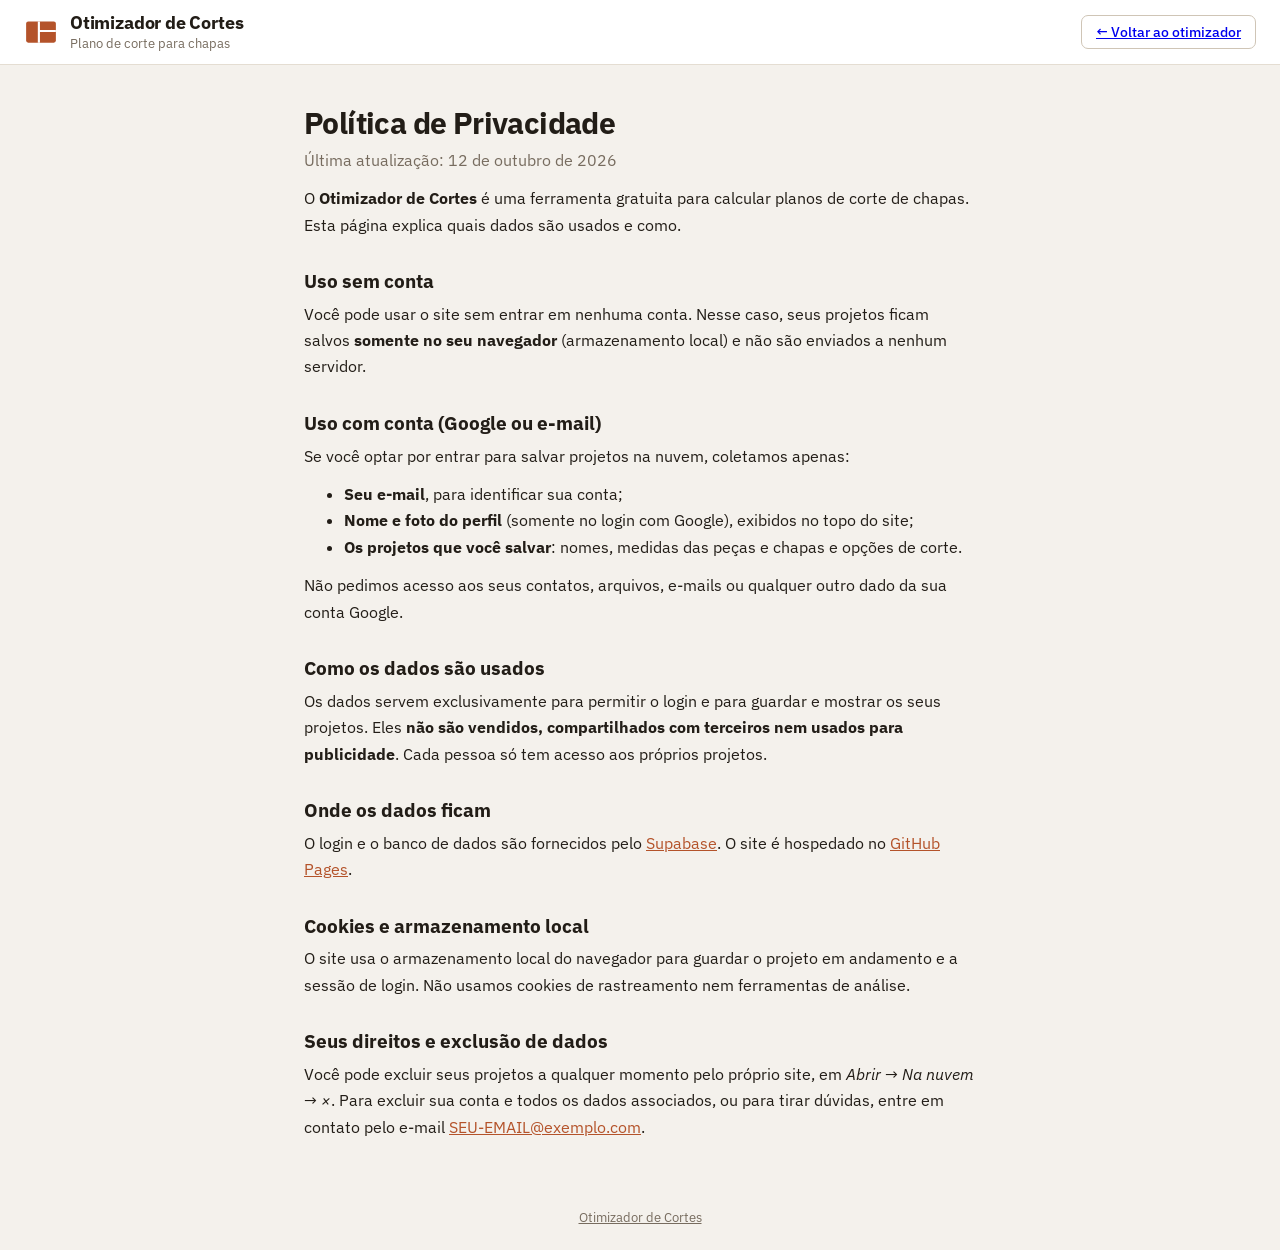
==== privacidade.html @ d1246d14 "Adiciona página de política de privacidade Exigida pelo Google para publicar o login OAuth.  Co-Auth" ====
<!doctype html>
<html lang="pt-BR">
<head>
  <meta charset="utf-8">
  <meta name="viewport" content="width=device-width, initial-scale=1">
  <title>Política de Privacidade · Otimizador de Cortes</title>
  <meta name="description" content="Política de privacidade do Otimizador de Cortes.">
  <link rel="icon" href="data:image/svg+xml,%3Csvg xmlns='http://www.w3.org/2000/svg' viewBox='0 0 32 32'%3E%3Crect x='2' y='6' width='28' height='20' rx='2' fill='%23b4532a'/%3E%3Cpath d='M14 6v20M14 15h16' stroke='%23fff' stroke-width='2'/%3E%3C/svg%3E">
  <link rel="preconnect" href="https://fonts.googleapis.com">
  <link rel="preconnect" href="https://fonts.gstatic.com" crossorigin>
  <link href="https://fonts.googleapis.com/css2?family=IBM+Plex+Mono:wght@400;500&family=IBM+Plex+Sans:wght@400;500;600;700&display=swap" rel="stylesheet">
  <link rel="stylesheet" href="css/style.css">
</head>
<body>
  <header class="topbar">
    <a class="brand" href="./">
      <svg viewBox="0 0 32 32" aria-hidden="true"><rect x="2" y="6" width="28" height="20" rx="2"/><path d="M14 6v20M14 15h16"/></svg>
      <div>
        <h1>Otimizador de Cortes</h1>
        <p>Plano de corte para chapas</p>
      </div>
    </a>
    <a class="btn" href="./">← Voltar ao otimizador</a>
  </header>

  <main class="doc">
    <h1>Política de Privacidade</h1>
    <p class="muted">Última atualização: 12 de outubro de 2026</p>

    <p>O <strong>Otimizador de Cortes</strong> é uma ferramenta gratuita para calcular planos de corte de chapas.
      Esta página explica quais dados são usados e como.</p>

    <h2>Uso sem conta</h2>
    <p>Você pode usar o site sem entrar em nenhuma conta. Nesse caso, seus projetos ficam salvos
      <strong>somente no seu navegador</strong> (armazenamento local) e não são enviados a nenhum servidor.</p>

    <h2>Uso com conta (Google ou e-mail)</h2>
    <p>Se você optar por entrar para salvar projetos na nuvem, coletamos apenas:</p>
    <ul>
      <li><strong>Seu e-mail</strong>, para identificar sua conta;</li>
      <li><strong>Nome e foto do perfil</strong> (somente no login com Google), exibidos no topo do site;</li>
      <li><strong>Os projetos que você salvar</strong>: nomes, medidas das peças e chapas e opções de corte.</li>
    </ul>
    <p>Não pedimos acesso aos seus contatos, arquivos, e-mails ou qualquer outro dado da sua conta Google.</p>

    <h2>Como os dados são usados</h2>
    <p>Os dados servem exclusivamente para permitir o login e para guardar e mostrar os seus projetos.
      Eles <strong>não são vendidos, compartilhados com terceiros nem usados para publicidade</strong>.
      Cada pessoa só tem acesso aos próprios projetos.</p>

    <h2>Onde os dados ficam</h2>
    <p>O login e o banco de dados são fornecidos pelo <a href="https://supabase.com/privacy" target="_blank" rel="noopener">Supabase</a>.
      O site é hospedado no <a href="https://docs.github.com/pt/site-policy/privacy-policies/github-general-privacy-statement" target="_blank" rel="noopener">GitHub Pages</a>.</p>

    <h2>Cookies e armazenamento local</h2>
    <p>O site usa o armazenamento local do navegador para guardar o projeto em andamento e a sessão de login.
      Não usamos cookies de rastreamento nem ferramentas de análise.</p>

    <h2>Seus direitos e exclusão de dados</h2>
    <p>Você pode excluir seus projetos a qualquer momento pelo próprio site, em <em>Abrir → Na nuvem → ×</em>.
      Para excluir sua conta e todos os dados associados, ou para tirar dúvidas, entre em contato pelo e-mail
      <a href="mailto:SEU-EMAIL@exemplo.com">SEU-EMAIL@exemplo.com</a>.</p>
  </main>

  <footer class="footer">
    <a href="./">Otimizador de Cortes</a>
  </footer>
</body>
</html>
---- css/style.css ----
:root {
  --bg: #f4f1ec;
  --surface: #ffffff;
  --surface-2: #faf8f5;
  --ink: #221d17;
  --muted: #776c5f;
  --line: #e4ddd2;
  --line-strong: #cfc5b6;
  --accent: #b4532a;
  --accent-ink: #ffffff;
  --accent-soft: #f6e5dc;
  --edge: #c2410c;
  --danger: #b42318;
  --danger-soft: #fdecea;
  --ok: #2f7d4f;
  --radius: 10px;
  --shadow: 0 1px 2px rgba(40, 30, 20, 0.06), 0 4px 16px rgba(40, 30, 20, 0.05);
  --sans: 'IBM Plex Sans', 'Segoe UI', system-ui, sans-serif;
  --mono: 'IBM Plex Mono', ui-monospace, Consolas, monospace;
  color-scheme: light;
}

@media (prefers-color-scheme: dark) {
  :root {
    --bg: #171411;
    --surface: #211d19;
    --surface-2: #1b1815;
    --ink: #efe8de;
    --muted: #a59a8c;
    --line: #342e27;
    --line-strong: #4a4238;
    --accent: #e0794a;
    --accent-ink: #1b120c;
    --accent-soft: #3a2519;
    --edge: #f08a4b;
    --danger: #f2877c;
    --danger-soft: #3a1d1a;
    --ok: #6cc28f;
    --shadow: 0 1px 2px rgba(0, 0, 0, 0.3);
    color-scheme: dark;
  }
}

* { box-sizing: border-box; }

html, body { margin: 0; }

body {
  background: var(--bg);
  color: var(--ink);
  font: 15px/1.45 var(--sans);
  -webkit-font-smoothing: antialiased;
  min-height: 100vh;
  display: flex;
  flex-direction: column;
}

h1, h2, h3 { margin: 0; line-height: 1.2; }
.muted { color: var(--muted); }
.mono { font-family: var(--mono); font-size: 0.92em; }

/* ---------- Topo ---------- */

.topbar {
  display: flex;
  align-items: center;
  justify-content: space-between;
  gap: 16px;
  flex-wrap: wrap;
  padding: 12px 24px;
  background: var(--surface);
  border-bottom: 1px solid var(--line);
  position: sticky;
  top: 0;
  z-index: 10;
}

.brand { display: flex; align-items: center; gap: 12px; }
.brand svg { width: 34px; height: 34px; flex: none; }
.brand svg rect { fill: var(--accent); }
.brand svg path { stroke: var(--surface); stroke-width: 2; fill: none; }
.brand h1 { font-size: 18px; font-weight: 700; letter-spacing: -0.01em; }
.brand p { margin: 0; font-size: 12.5px; color: var(--muted); }

.project { display: flex; align-items: center; gap: 8px; flex-wrap: wrap; }
.project-title { position: relative; display: flex; flex-direction: column; }
.project-name {
  width: 220px;
  font-weight: 500;
}
.save-status {
  position: absolute;
  top: 100%;
  left: 2px;
  margin-top: 1px;
  font-size: 11px;
  color: var(--muted);
  white-space: nowrap;
}

/* Conta */
.account { display: flex; align-items: center; gap: 4px; padding-left: 8px; margin-left: 4px; border-left: 1px solid var(--line); }
.account[hidden] { display: none; }
.user { display: inline-flex; align-items: center; gap: 8px; min-width: 0; }
.avatar {
  display: inline-grid;
  place-items: center;
  width: 30px;
  height: 30px;
  border-radius: 50%;
  background: var(--accent-soft);
  color: var(--accent);
  font-weight: 600;
  font-size: 14px;
  object-fit: cover;
  flex: none;
}
.user-email { max-width: 180px; overflow: hidden; text-overflow: ellipsis; white-space: nowrap; font-size: 13.5px; }

/* ---------- Controles ---------- */

input, select, button { font: inherit; color: inherit; }

input[type='text'], input[type='email'], input[type='number'], select {
  width: 100%;
  min-width: 0;
  height: 34px;
  padding: 0 9px;
  border: 1px solid var(--line-strong);
  border-radius: 7px;
  background: var(--surface);
  transition: border-color 0.15s, box-shadow 0.15s;
}
input[type='number'] { font-family: var(--mono); font-size: 14px; text-align: right; padding-right: 6px; }
input:focus, select:focus {
  outline: none;
  border-color: var(--accent);
  box-shadow: 0 0 0 3px var(--accent-soft);
}
select:disabled { opacity: 0.45; }

.btn {
  display: inline-flex;
  align-items: center;
  justify-content: center;
  gap: 6px;
  height: 34px;
  padding: 0 14px;
  border: 1px solid var(--line-strong);
  border-radius: 7px;
  background: var(--surface);
  font-weight: 500;
  font-size: 14px;
  cursor: pointer;
  white-space: nowrap;
  transition: background 0.15s, border-color 0.15s;
}
.btn:hover { background: var(--surface-2); border-color: var(--muted); }
.btn.ghost { border-color: transparent; color: var(--muted); }
.btn.primary {
  background: var(--accent);
  border-color: var(--accent);
  color: var(--accent-ink);
}
.btn.primary:hover { filter: brightness(1.07); background: var(--accent); }
.btn.big { height: 46px; font-size: 16px; font-weight: 600; width: 100%; }
.btn:disabled { opacity: 0.7; cursor: progress; }

.icon {
  width: 30px;
  height: 30px;
  border: 0;
  border-radius: 6px;
  background: transparent;
  color: var(--muted);
  font-size: 20px;
  line-height: 1;
  cursor: pointer;
}
.icon:hover { background: var(--danger-soft); color: var(--danger); }

:focus-visible { outline: 2px solid var(--accent); outline-offset: 2px; }

/* Menu Arquivo */
.dropdown { position: relative; }
.dropdown summary { list-style: none; }
.dropdown summary::-webkit-details-marker { display: none; }
.dropdown .menu {
  position: absolute;
  right: 0;
  top: calc(100% + 6px);
  min-width: 230px;
  padding: 6px;
  background: var(--surface);
  border: 1px solid var(--line);
  border-radius: var(--radius);
  box-shadow: 0 10px 30px rgba(0, 0, 0, 0.15);
  z-index: 20;
}
.dropdown .menu button {
  display: block;
  width: 100%;
  text-align: left;
  padding: 8px 10px;
  border: 0;
  border-radius: 6px;
  background: none;
  cursor: pointer;
  font-size: 14px;
}
.dropdown .menu button:hover { background: var(--surface-2); }
.dropdown hr { border: 0; border-top: 1px solid var(--line); margin: 6px 0; }

/* ---------- Layout ---------- */

.layout {
  flex: 1;
  display: grid;
  grid-template-columns: minmax(0, 560px) minmax(0, 1fr);
  gap: 24px;
  padding: 24px;
  align-items: start;
}

.inputs { display: flex; flex-direction: column; gap: 16px; position: sticky; top: 84px; max-height: calc(100vh - 100px); overflow-y: auto; padding-bottom: 4px; }

.card {
  background: var(--surface);
  border: 1px solid var(--line);
  border-radius: var(--radius);
  box-shadow: var(--shadow);
  padding: 16px;
}
.card-head { display: flex; align-items: baseline; justify-content: space-between; gap: 8px; margin-bottom: 10px; }
.card-head h2 { font-size: 15px; font-weight: 600; text-transform: uppercase; letter-spacing: 0.06em; }
.card-head .muted { font-size: 13px; }
.card-actions { display: flex; gap: 8px; margin-top: 10px; }

/* ---------- Tabelas ---------- */

.table-wrap { overflow-x: auto; margin: 0 -4px; padding: 0 4px; }
.grid { width: 100%; border-collapse: collapse; }
.grid th {
  font-size: 12px;
  font-weight: 500;
  color: var(--muted);
  text-align: left;
  padding: 0 3px 6px;
  white-space: nowrap;
}
.grid td { padding: 3px; vertical-align: middle; }
.grid .c-n { width: 30px; }
.grid .c-num { width: 82px; min-width: 74px; }
.grid .c-qty { width: 58px; min-width: 52px; }
.grid .c-grain { width: 92px; min-width: 86px; }
.grid .c-edge { width: 50px; }
.grid .c-del { width: 32px; }
.grid th.c-num, .grid th.c-qty { text-align: right; padding-right: 9px; }
.grid td:nth-child(2) input, .stocks td:first-child input { min-width: 96px; }
.grid select { padding: 0 4px; font-size: 13px; }

.swatch {
  display: inline-grid;
  place-items: center;
  width: 24px;
  height: 24px;
  border-radius: 6px;
  font: 500 11px var(--mono);
  color: #1d1712;
}

/* Seletor visual de fita de borda */
.edgebox {
  position: relative;
  width: 44px;
  height: 28px;
  margin: 0 auto;
  border-radius: 3px;
  background: var(--surface-2);
}
.edgebox::after {
  content: '';
  position: absolute;
  inset: 6px;
  border: 1px solid var(--line-strong);
  border-radius: 2px;
  pointer-events: none;
}
.edge {
  position: absolute;
  padding: 0;
  border: 0;
  background: transparent;
  cursor: pointer;
}
.edge::before {
  content: '';
  position: absolute;
  background: var(--line);
  border-radius: 2px;
  transition: background 0.12s;
}
.edge:hover::before { background: var(--muted); }
.edge.on::before { background: var(--edge); }
.e-c1, .e-c2 { left: 6px; right: 6px; height: 7px; }
.e-c1 { top: 0; }
.e-c2 { bottom: 0; }
.e-c1::before, .e-c2::before { left: 0; right: 0; height: 3px; }
.e-c1::before { top: 2px; }
.e-c2::before { bottom: 2px; }
.e-l1, .e-l2 { top: 6px; bottom: 6px; width: 7px; }
.e-l1 { left: 0; }
.e-l2 { right: 0; }
.e-l1::before, .e-l2::before { top: 0; bottom: 0; width: 3px; }
.e-l1::before { left: 2px; }
.e-l2::before { right: 2px; }

/* ---------- Opções ---------- */

.options { display: grid; grid-template-columns: repeat(3, minmax(0, 1fr)); gap: 12px; }
.field { display: flex; flex-direction: column; gap: 4px; font-size: 13px; color: var(--muted); }
.check { display: flex; gap: 10px; align-items: flex-start; grid-column: 1 / -1; font-size: 14px; cursor: pointer; }
.check input { width: 17px; height: 17px; margin: 2px 0 0; accent-color: var(--accent); flex: none; }
.check small { display: block; color: var(--muted); font-size: 12.5px; }
.check.inline { display: inline-flex; align-items: center; gap: 6px; font-size: 13.5px; }
.check.inline input { margin: 0; }

/* ---------- Resultados ---------- */

.results { min-width: 0; transition: opacity 0.2s; }
.results.stale { opacity: 0.55; }

.empty {
  display: grid;
  place-items: center;
  min-height: 300px;
  border: 1.5px dashed var(--line-strong);
  border-radius: var(--radius);
  color: var(--muted);
  text-align: center;
  padding: 24px;
}

.results-head { display: flex; justify-content: space-between; align-items: flex-end; gap: 12px; flex-wrap: wrap; margin-bottom: 14px; }
.results-head h2 { font-size: 22px; letter-spacing: -0.01em; }
.results-head p { margin: 4px 0 0; font-size: 13.5px; }
.results-actions { display: flex; gap: 8px; }

.stats {
  display: grid;
  grid-template-columns: repeat(auto-fit, minmax(150px, 1fr));
  gap: 10px;
  margin-bottom: 14px;
}
.stat {
  background: var(--surface);
  border: 1px solid var(--line);
  border-radius: var(--radius);
  padding: 12px 14px;
  display: flex;
  flex-direction: column;
  gap: 2px;
}
.stat-label { font-size: 12px; color: var(--muted); text-transform: uppercase; letter-spacing: 0.05em; }
.stat-value { font: 600 22px var(--mono); letter-spacing: -0.02em; }
.stat-sub { font-size: 12.5px; color: var(--muted); }
.bar { display: block; height: 5px; margin-top: 6px; background: var(--line); border-radius: 3px; overflow: hidden; }
.bar span { display: block; height: 100%; background: var(--ok); border-radius: 3px; }

.alert {
  background: var(--danger-soft);
  border: 1px solid var(--danger);
  color: var(--ink);
  border-radius: var(--radius);
  padding: 12px 16px;
  margin-bottom: 14px;
  font-size: 14px;
}
.alert strong { color: var(--danger); }
.alert ul { margin: 6px 0; padding-left: 20px; }
.alert p { margin: 0; color: var(--muted); }

.view-toggles { display: flex; gap: 18px; flex-wrap: wrap; margin-bottom: 12px; }

.sheets { display: flex; flex-direction: column; gap: 16px; }
.sheet {
  background: var(--surface);
  border: 1px solid var(--line);
  border-radius: var(--radius);
  box-shadow: var(--shadow);
  padding: 14px 16px 16px;
  break-inside: avoid;
}
.sheet header { display: flex; align-items: center; gap: 12px; margin-bottom: 10px; }
.sheet header > div:first-child { flex: 1; min-width: 0; }
.sheet h3 { font-size: 16px; display: flex; align-items: center; gap: 8px; }
.sheet header p { margin: 2px 0 0; font-size: 13px; }
.badge { font: 500 12px var(--mono); background: var(--accent-soft); color: var(--accent); padding: 2px 7px; border-radius: 99px; }
.sheet-eff { text-align: right; }
.sheet-eff .mono { display: block; font-size: 18px; font-weight: 600; }
.sheet-eff small { color: var(--muted); font-size: 11.5px; }
.sheet header .icon:hover { background: var(--accent-soft); color: var(--accent); }

.svg-wrap { background: #fbf9f6; border-radius: 6px; padding: 8px; }
.svg-wrap svg { display: block; width: 100%; height: auto; }

.parts-list { display: flex; flex-wrap: wrap; gap: 6px 16px; margin: 12px 0 0; padding: 0; list-style: none; font-size: 13px; }
.parts-list li { display: inline-flex; align-items: center; gap: 6px; }
.parts-list .mono { color: var(--muted); }
.dot { width: 10px; height: 10px; border-radius: 3px; flex: none; }

/* ---------- Diálogo de projetos ---------- */

dialog {
  width: min(460px, calc(100vw - 32px));
  padding: 0;
  border: 1px solid var(--line);
  border-radius: 12px;
  background: var(--surface);
  color: var(--ink);
  box-shadow: 0 20px 60px rgba(0, 0, 0, 0.25);
}
dialog::backdrop { background: rgba(20, 15, 10, 0.4); }
.dlg { padding: 16px 18px 18px; }
.dlg-head { display: flex; justify-content: space-between; align-items: center; margin-bottom: 10px; }
.dlg-head h2 { font-size: 17px; }
.project-list { list-style: none; margin: 0; padding: 0; max-height: 60vh; overflow-y: auto; }
.project-list li { display: flex; align-items: center; gap: 8px; padding: 10px 0; border-top: 1px solid var(--line); }
.project-list li > div { flex: 1; min-width: 0; }
.project-list strong { display: block; overflow: hidden; text-overflow: ellipsis; white-space: nowrap; }
.project-list small { color: var(--muted); font-size: 12px; }
.project-list li.muted { font-size: 14px; }
.project-list li.current strong { color: var(--accent); }
.dlg-section + .dlg-section { margin-top: 18px; }
.dlg-section h3 { font-size: 12px; font-weight: 600; text-transform: uppercase; letter-spacing: 0.06em; color: var(--muted); margin-bottom: 4px; }
.dlg-text { margin: 0 0 16px; font-size: 14px; }

.btn.google { gap: 10px; }
.btn.google svg { width: 20px; height: 20px; }
.btn[hidden], .sep[hidden], #emailLogin[hidden] { display: none; }
.sep { display: flex; align-items: center; gap: 10px; margin: 16px 0; color: var(--muted); font-size: 13px; }
.sep::before, .sep::after { content: ''; flex: 1; border-top: 1px solid var(--line); }
.email-btn { width: 100%; margin-top: 10px; }
.login-msg { margin: 12px 0 0; font-size: 13.5px; color: var(--ok); min-height: 1em; }
.login-msg.error { color: var(--danger); }
.login-msg:empty { display: none; }

/* ---------- Avisos ---------- */

.toast {
  position: fixed;
  left: 50%;
  bottom: 24px;
  transform: translate(-50%, 20px);
  background: var(--ink);
  color: var(--bg);
  padding: 10px 16px;
  border-radius: 8px;
  font-size: 14px;
  opacity: 0;
  pointer-events: none;
  transition: opacity 0.2s, transform 0.2s;
  z-index: 50;
  max-width: calc(100vw - 32px);
}
.toast.show { opacity: 1; transform: translate(-50%, 0); }

.footer { padding: 16px 24px 24px; text-align: center; font-size: 12.5px; color: var(--muted); }
.footer a { color: inherit; }
a.brand { color: inherit; text-decoration: none; }

/* Páginas de texto (política de privacidade) */
.doc { flex: 1; width: 100%; max-width: 720px; margin: 0 auto; padding: 40px 24px; font-size: 16px; line-height: 1.65; }
.doc h1 { font-size: 30px; letter-spacing: -0.02em; margin-bottom: 6px; }
.doc h2 { font-size: 19px; margin: 32px 0 8px; }
.doc p, .doc ul { margin: 0 0 12px; }
.doc a { color: var(--accent); }

/* ---------- Responsivo ---------- */

@media (max-width: 1080px) {
  .layout { grid-template-columns: minmax(0, 1fr); }
  .inputs { position: static; max-height: none; overflow: visible; }
}

@media (max-width: 640px) {
  .topbar { padding: 10px 16px; position: static; }
  .project { width: 100%; }
  .project-title { flex: 1 1 100%; margin-bottom: 12px; }
  .project-name { width: 100%; }
  .account { flex: 1 1 100%; border-left: 0; padding-left: 0; margin-left: 0; justify-content: space-between; }
  .layout { padding: 16px; gap: 16px; }
  .card { padding: 12px; }
  .options { grid-template-columns: minmax(0, 1fr); }
  .sheet { padding: 12px; }
  .svg-wrap { padding: 4px; }
}

/* ---------- Impressão / PDF ---------- */

@media print {
  :root { --bg: #fff; --surface: #fff; --ink: #000; --line: #ccc; --shadow: none; color-scheme: light; }
  body { background: #fff; }
  .topbar, .inputs, .footer, .no-print, .toast { display: none !important; }
  .layout { display: block; padding: 0; }
  .results.stale { opacity: 1; }
  .sheet { break-inside: avoid; page-break-inside: avoid; box-shadow: none; }
  .stats { grid-template-columns: repeat(5, 1fr); }
}
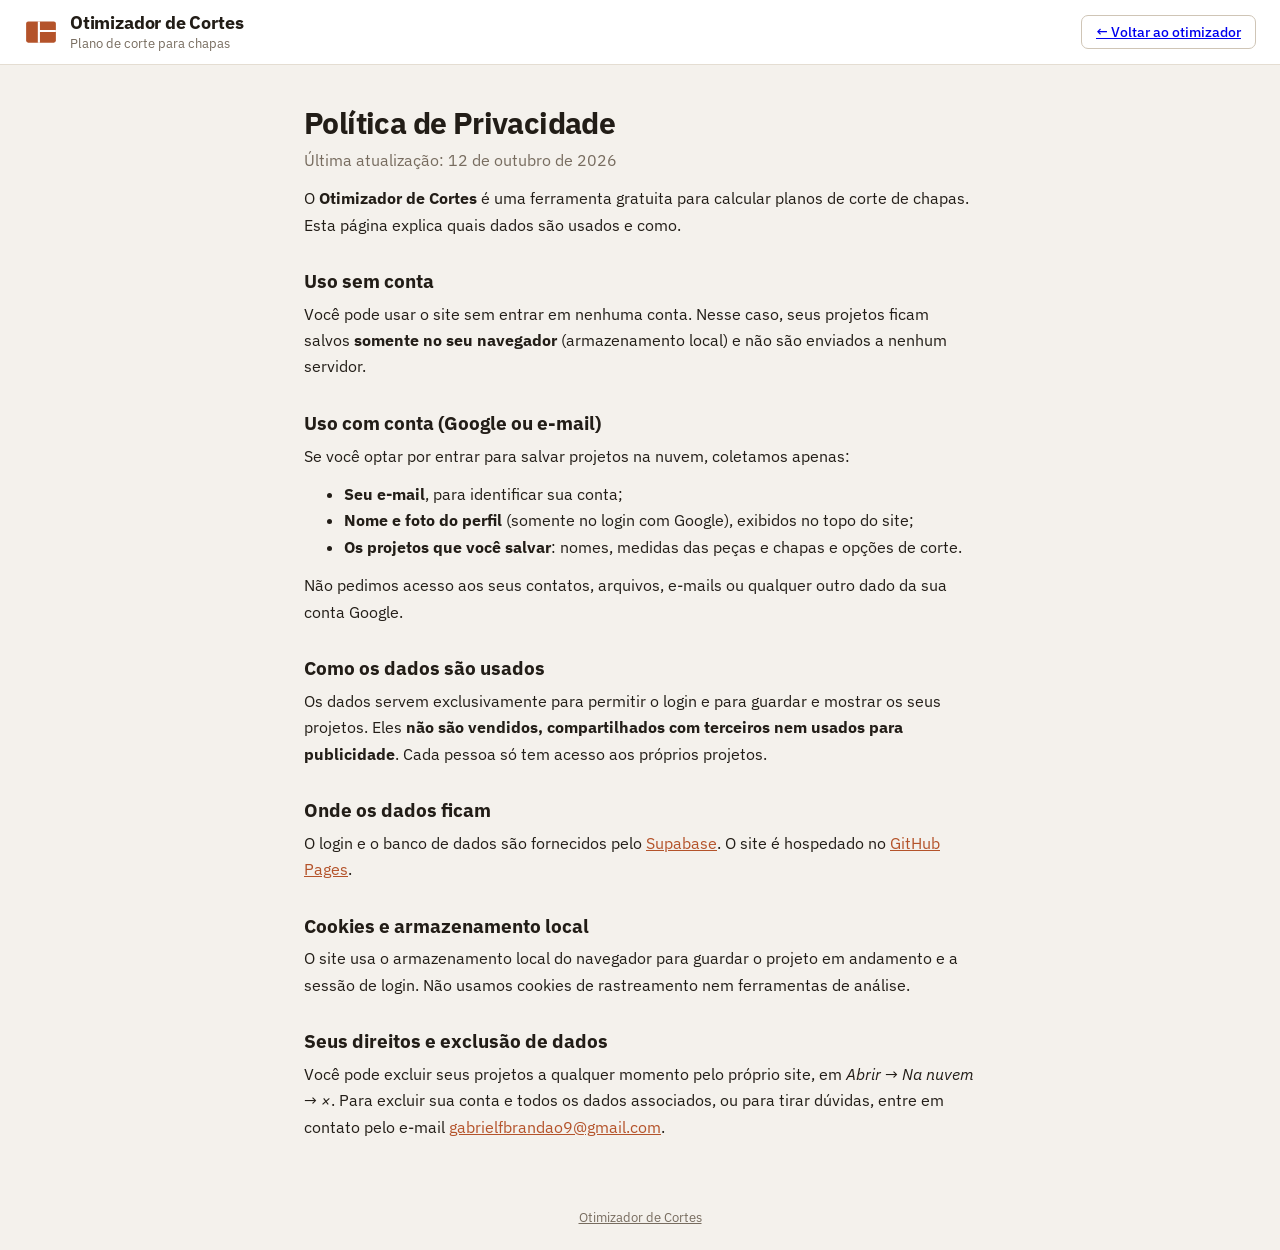
==== commit 4c65e31f: "Contato na política de privacidade, .gitignore e botão do Google automático - E-mail de contato na p" ====
--- a/privacidade.html
+++ b/privacidade.html
@@ -59,7 +59,7 @@
     <h2>Seus direitos e exclusão de dados</h2>
     <p>Você pode excluir seus projetos a qualquer momento pelo próprio site, em <em>Abrir → Na nuvem → ×</em>.
       Para excluir sua conta e todos os dados associados, ou para tirar dúvidas, entre em contato pelo e-mail
-      <a href="mailto:SEU-EMAIL@exemplo.com">SEU-EMAIL@exemplo.com</a>.</p>
+      <a href="mailto:gabrielfbrandao9@gmail.com">gabrielfbrandao9@gmail.com</a>.</p>
   </main>
 
   <footer class="footer">
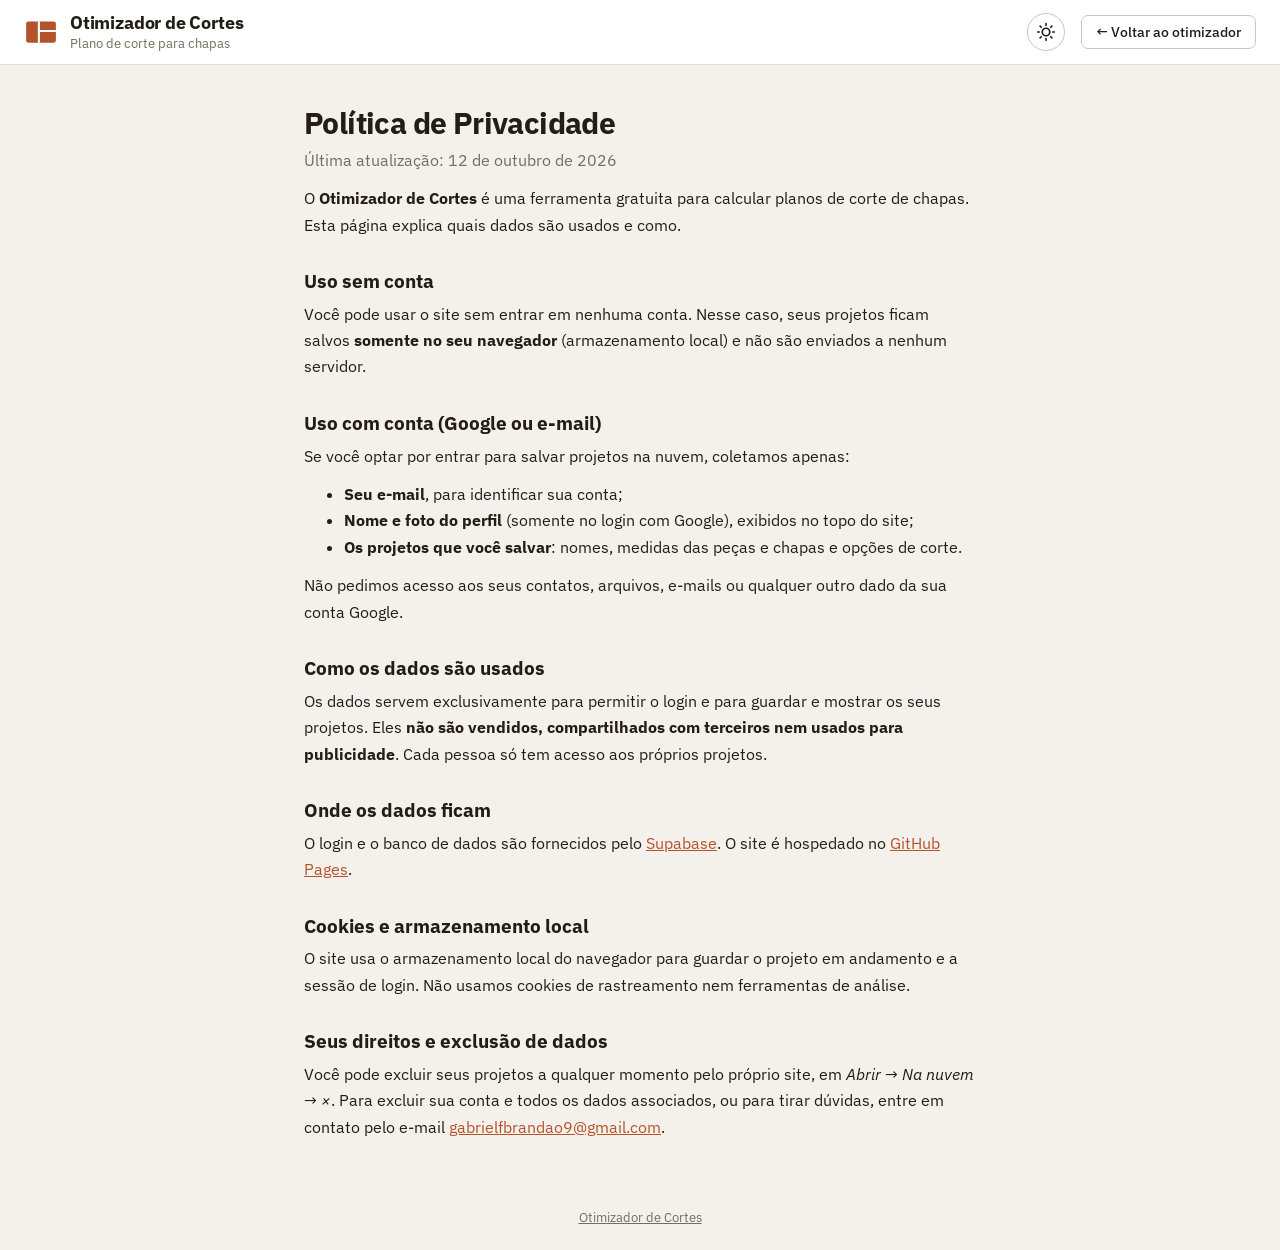
==== commit 1e8b69ac: "Botão de modo claro/escuro Segue o tema do sistema até a pessoa escolher; a escolha fica salva no ap" ====
--- a/privacidade.html
+++ b/privacidade.html
@@ -9,6 +9,13 @@
   <link rel="preconnect" href="https://fonts.googleapis.com">
   <link rel="preconnect" href="https://fonts.gstatic.com" crossorigin>
   <link href="https://fonts.googleapis.com/css2?family=IBM+Plex+Mono:wght@400;500&family=IBM+Plex+Sans:wght@400;500;600;700&display=swap" rel="stylesheet">
+  <script>
+    // Aplica o tema escolhido antes de desenhar a página (evita piscar a cor errada).
+    try {
+      var t = localStorage.getItem('otimizador:tema');
+      if (t === 'light' || t === 'dark') document.documentElement.dataset.theme = t;
+    } catch (e) { /* sem armazenamento */ }
+  </script>
   <link rel="stylesheet" href="css/style.css">
 </head>
 <body>
@@ -20,6 +27,10 @@
         <p>Plano de corte para chapas</p>
       </div>
     </a>
+    <button type="button" class="theme-btn" id="btnTheme" aria-label="Mudar para o modo escuro" title="Mudar para o modo escuro">
+      <svg class="sun" viewBox="0 0 24 24" aria-hidden="true"><circle cx="12" cy="12" r="4.5"/><path d="M12 2v2M12 20v2M4.9 4.9l1.4 1.4M17.7 17.7l1.4 1.4M2 12h2M20 12h2M4.9 19.1l1.4-1.4M17.7 6.3l1.4-1.4"/></svg>
+      <svg class="moon" viewBox="0 0 24 24" aria-hidden="true"><path d="M20.5 14.5A8.5 8.5 0 0 1 9.5 3.5a8.5 8.5 0 1 0 11 11z"/></svg>
+    </button>
     <a class="btn" href="./">← Voltar ao otimizador</a>
   </header>
 
@@ -65,5 +76,6 @@
   <footer class="footer">
     <a href="./">Otimizador de Cortes</a>
   </footer>
+  <script src="js/theme.js"></script>
 </body>
 </html>
--- a/css/style.css
+++ b/css/style.css
@@ -20,8 +20,9 @@
   color-scheme: light;
 }
 
+/* Tema escuro: pelo sistema (se a pessoa não escolheu "claro") ou escolhido no botão */
 @media (prefers-color-scheme: dark) {
-  :root {
+  :root:not([data-theme='light']) {
     --bg: #171411;
     --surface: #211d19;
     --surface-2: #1b1815;
@@ -41,6 +42,25 @@
   }
 }
 
+:root[data-theme='dark'] {
+  --bg: #171411;
+  --surface: #211d19;
+  --surface-2: #1b1815;
+  --ink: #efe8de;
+  --muted: #a59a8c;
+  --line: #342e27;
+  --line-strong: #4a4238;
+  --accent: #e0794a;
+  --accent-ink: #1b120c;
+  --accent-soft: #3a2519;
+  --edge: #f08a4b;
+  --danger: #f2877c;
+  --danger-soft: #3a1d1a;
+  --ok: #6cc28f;
+  --shadow: 0 1px 2px rgba(0, 0, 0, 0.3);
+  color-scheme: dark;
+}
+
 * { box-sizing: border-box; }
 
 html, body { margin: 0; }
@@ -97,6 +117,27 @@
   color: var(--muted);
   white-space: nowrap;
 }
+
+/* Botão de tema claro/escuro */
+.theme-btn {
+  display: inline-grid;
+  place-items: center;
+  width: 38px;
+  height: 38px;
+  flex: none;
+  border: 1px solid var(--line-strong);
+  border-radius: 50%;
+  background: var(--surface);
+  color: var(--ink);
+  cursor: pointer;
+  margin-left: auto;
+  transition: background 0.15s, border-color 0.15s;
+}
+.theme-btn:hover { background: var(--accent-soft); border-color: var(--accent); color: var(--accent); }
+.theme-btn svg { width: 20px; height: 20px; fill: none; stroke: currentColor; stroke-width: 2; stroke-linecap: round; stroke-linejoin: round; }
+.theme-btn .moon { display: none; }
+.theme-dark .theme-btn .sun { display: none; }
+.theme-dark .theme-btn .moon { display: block; }
 
 /* Conta */
 .account { display: flex; align-items: center; gap: 4px; padding-left: 8px; margin-left: 4px; border-left: 1px solid var(--line); }
@@ -250,9 +291,15 @@
 }
 .grid td { padding: 3px; vertical-align: middle; }
 .grid .c-n { width: 30px; }
+.grid .c-on { width: 26px; text-align: center; }
+.grid .c-on input { width: 17px; height: 17px; margin: 0; accent-color: var(--accent); cursor: pointer; vertical-align: middle; }
+.grid tr.off td:not(.c-on) { opacity: 0.4; }
+.grid tr.off input[type='text'] { text-decoration: line-through; }
 .grid .c-num { width: 82px; min-width: 74px; }
 .grid .c-qty { width: 58px; min-width: 52px; }
 .grid .c-grain { width: 92px; min-width: 86px; }
+.grid .c-stock { width: 120px; min-width: 110px; }
+.pieces.one-stock .c-stock { display: none; }
 .grid .c-edge { width: 50px; }
 .grid .c-del { width: 32px; }
 .grid th.c-num, .grid th.c-qty { text-align: right; padding-right: 9px; }
@@ -317,7 +364,7 @@
 
 /* ---------- Opções ---------- */
 
-.options { display: grid; grid-template-columns: repeat(3, minmax(0, 1fr)); gap: 12px; }
+.options { display: grid; grid-template-columns: repeat(2, minmax(0, 1fr)); gap: 12px; }
 .field { display: flex; flex-direction: column; gap: 4px; font-size: 13px; color: var(--muted); }
 .check { display: flex; gap: 10px; align-items: flex-start; grid-column: 1 / -1; font-size: 14px; cursor: pointer; }
 .check input { width: 17px; height: 17px; margin: 2px 0 0; accent-color: var(--accent); flex: none; }
@@ -380,6 +427,121 @@
 .alert ul { margin: 6px 0; padding-left: 20px; }
 .alert p { margin: 0; color: var(--muted); }
 
+/* Painel "Estatísticas" */
+.panel {
+  background: var(--surface);
+  border: 1px solid var(--line);
+  border-radius: var(--radius);
+  box-shadow: var(--shadow);
+  margin-bottom: 14px;
+}
+.panel > summary, .cuts > summary {
+  display: flex;
+  align-items: center;
+  gap: 8px;
+  cursor: pointer;
+  list-style: none;
+  font-weight: 600;
+}
+.panel > summary::-webkit-details-marker, .cuts > summary::-webkit-details-marker { display: none; }
+.panel > summary::after, .cuts > summary::after {
+  content: '';
+  width: 7px;
+  height: 7px;
+  margin-left: auto;
+  border-right: 2px solid var(--muted);
+  border-bottom: 2px solid var(--muted);
+  transform: rotate(45deg) translateY(-2px);
+  transition: transform 0.15s;
+}
+details[open] > summary::after { transform: rotate(-135deg) translateY(-2px); }
+.panel > summary { padding: 12px 16px; font-size: 15px; text-transform: uppercase; letter-spacing: 0.06em; }
+.panel[open] > summary { border-bottom: 1px solid var(--line); }
+
+.kv { width: 100%; border-collapse: collapse; font-size: 14px; }
+.kv th, .kv td { padding: 8px 16px; text-align: left; vertical-align: top; }
+.kv th { font-weight: 500; color: var(--muted); width: 42%; }
+.kv tr:nth-child(odd) { background: var(--surface-2); }
+.kv td { line-height: 1.7; }
+
+/* Estatísticas por chapa (navegação ‹ 1 / N ›) */
+.pager { display: inline-flex; align-items: center; gap: 4px; margin-left: 12px; text-transform: none; letter-spacing: 0; font-weight: 500; }
+.pager-label { font-family: var(--mono); font-size: 14px; min-width: 52px; text-align: center; }
+.pager-btn {
+  width: 30px;
+  height: 30px;
+  border: 1px solid var(--line-strong);
+  border-radius: 7px;
+  background: var(--surface);
+  font-size: 18px;
+  line-height: 1;
+  cursor: pointer;
+}
+.pager-btn:hover:not(:disabled) { background: var(--accent-soft); border-color: var(--accent); color: var(--accent); }
+.pager-btn:disabled { opacity: 0.4; cursor: default; }
+.link { border: 0; background: none; padding: 0; margin-left: 8px; color: var(--accent); font-size: 13px; cursor: pointer; text-decoration: underline; }
+
+/* Sequência de cortes */
+.cuts { margin-top: 12px; border-top: 1px solid var(--line); padding-top: 10px; }
+.cuts > summary { font-size: 14px; padding: 4px 0; }
+.cuts-help { font-size: 12.5px; margin: 6px 0 8px; }
+.cut-table { width: 100%; border-collapse: collapse; font-size: 13.5px; }
+.cut-table th { text-align: left; font-size: 12px; font-weight: 500; color: var(--muted); padding: 6px 8px; border-bottom: 1px solid var(--line-strong); white-space: nowrap; }
+.cut-table td { padding: 6px 8px; border-bottom: 1px solid var(--line); vertical-align: middle; white-space: nowrap; }
+.cut-table td.num { font-family: var(--mono); color: var(--muted); }
+.cut-res { display: flex; align-items: center; flex-wrap: wrap; gap: 4px 6px; white-space: normal; }
+.cut-res .dot { display: inline-block; }
+.sep-bar { color: var(--line-strong); }
+.tag { font-size: 11px; padding: 1px 6px; border-radius: 99px; background: var(--accent-soft); color: var(--accent); }
+
+/* Barra de visualização das chapas */
+.viewbar {
+  display: flex;
+  flex-wrap: wrap;
+  align-items: center;
+  gap: 10px 18px;
+  padding: 10px 12px;
+  margin-bottom: 10px;
+  background: var(--surface);
+  border: 1px solid var(--line);
+  border-radius: var(--radius);
+}
+.vb-group { display: inline-flex; align-items: center; gap: 6px; }
+.vb-label { font-size: 12px; color: var(--muted); text-transform: uppercase; letter-spacing: 0.05em; margin-right: 2px; }
+.vb-val { font: 500 13px var(--mono); min-width: 44px; text-align: center; }
+.vb-btn {
+  min-width: 32px;
+  height: 30px;
+  padding: 0 8px;
+  border: 1px solid var(--line-strong);
+  border-radius: 7px;
+  background: var(--surface);
+  font-weight: 600;
+  font-size: 15px;
+  line-height: 1;
+  cursor: pointer;
+}
+.vb-btn.small-a { font-size: 12px; }
+.vb-btn:hover:not(:disabled) { background: var(--accent-soft); border-color: var(--accent); color: var(--accent); }
+.vb-btn:disabled { opacity: 0.4; cursor: default; }
+.seg { gap: 0; }
+.seg-btn {
+  height: 30px;
+  padding: 0 12px;
+  border: 1px solid var(--line-strong);
+  background: var(--surface);
+  font-size: 13px;
+  cursor: pointer;
+}
+.seg-btn:first-child { border-radius: 7px 0 0 7px; }
+.seg-btn:last-child { border-radius: 0 7px 7px 0; border-left: 0; }
+.seg-btn.on { background: var(--accent); border-color: var(--accent); color: var(--accent-ink); font-weight: 500; }
+
+.stepper { display: flex; align-items: center; flex-wrap: wrap; gap: 8px; margin-top: 10px; font-size: 14px; }
+.step-label { min-width: 130px; text-align: center; }
+.cut-table tr.current td { background: var(--accent-soft); }
+.cut-table tr.current td.num { color: var(--accent); font-weight: 600; }
+
 .view-toggles { display: flex; gap: 18px; flex-wrap: wrap; margin-bottom: 12px; }
 
 .sheets { display: flex; flex-direction: column; gap: 16px; }
@@ -401,8 +563,8 @@
 .sheet-eff small { color: var(--muted); font-size: 11.5px; }
 .sheet header .icon:hover { background: var(--accent-soft); color: var(--accent); }
 
-.svg-wrap { background: #fbf9f6; border-radius: 6px; padding: 8px; }
-.svg-wrap svg { display: block; width: 100%; height: auto; }
+.svg-wrap { background: #fbf9f6; border-radius: 6px; padding: 8px; overflow: auto; max-height: 85vh; }
+.svg-wrap svg { display: block; width: 100%; height: auto; max-width: none; margin: 0 auto; }
 
 .parts-list { display: flex; flex-wrap: wrap; gap: 6px 16px; margin: 12px 0 0; padding: 0; list-style: none; font-size: 13px; }
 .parts-list li { display: inline-flex; align-items: center; gap: 6px; }
@@ -434,6 +596,13 @@
 .dlg-section + .dlg-section { margin-top: 18px; }
 .dlg-section h3 { font-size: 12px; font-weight: 600; text-transform: uppercase; letter-spacing: 0.06em; color: var(--muted); margin-bottom: 4px; }
 .dlg-text { margin: 0 0 16px; font-size: 14px; }
+
+/* Compartilhar */
+.share-row { display: flex; gap: 8px; }
+.share-row input { flex: 1; font: 13px var(--mono); }
+.share-actions { display: flex; flex-wrap: wrap; gap: 8px; margin-top: 10px; }
+a.btn { text-decoration: none; color: inherit; }
+.share-note { font-size: 12.5px; margin: 14px 0 0; }
 
 .btn.google { gap: 10px; }
 .btn.google svg { width: 20px; height: 20px; }
@@ -496,12 +665,175 @@
   .svg-wrap { padding: 4px; }
 }
 
+/* ---------- App no celular ---------- */
+
+.tabbar, .lbl-short { display: none; }
+.net-badge {
+  font-size: 12px;
+  font-weight: 600;
+  padding: 4px 10px;
+  border-radius: 99px;
+  background: var(--danger-soft);
+  color: var(--danger);
+  white-space: nowrap;
+}
+.net-badge[hidden], .install-btn[hidden] { display: none; }
+.install-btn { margin-left: auto; }
+
+@media (max-width: 760px) {
+  body { padding-bottom: calc(66px + env(safe-area-inset-bottom)); }
+  .topbar { padding: 10px 16px 12px; gap: 10px; position: static; }
+  .brand p { display: none; }
+  .brand h1 { font-size: 17px; }
+  .brand svg { width: 30px; height: 30px; }
+  .project { display: grid; grid-template-columns: repeat(5, minmax(0, 1fr)); gap: 6px; width: 100%; }
+  .project-title { grid-column: 1 / -1; margin-bottom: 12px; }
+  .project .btn, .dropdown summary.btn { width: 100%; padding: 0 4px; height: 38px; font-size: 13px; }
+  .lbl-long { display: none; }
+  .lbl-short { display: inline; }
+  .account { grid-column: 1 / -1; }
+  .brand { order: 0; }
+  .theme-btn { order: 1; }
+  .project { order: 2; }
+
+  /* Só a seção da aba escolhida aparece */
+  .layout [data-tab] { display: none !important; }
+  body[data-tab='pieces'] .layout [data-tab~='pieces'],
+  body[data-tab='stocks'] .layout [data-tab~='stocks'],
+  body[data-tab='options'] .layout [data-tab~='options'],
+  body[data-tab='plan'] .layout [data-tab~='plan'] { display: block !important; }
+  body[data-tab='pieces'] .layout .calc-btn[data-tab~='pieces'],
+  body[data-tab='stocks'] .layout .calc-btn[data-tab~='stocks'],
+  body[data-tab='options'] .layout .calc-btn[data-tab~='options'] { display: flex !important; }
+  .layout { padding: 12px; gap: 12px; }
+  .footer { padding-bottom: 12px; }
+
+  /* Barra de abas */
+  .tabbar {
+    display: grid;
+    grid-template-columns: repeat(4, 1fr);
+    position: fixed;
+    left: 0;
+    right: 0;
+    bottom: 0;
+    z-index: 30;
+    padding: 4px 6px env(safe-area-inset-bottom);
+    background: var(--surface);
+    border-top: 1px solid var(--line);
+    box-shadow: 0 -4px 16px rgba(0, 0, 0, 0.08);
+  }
+  .tabbar button {
+    position: relative;
+    display: flex;
+    flex-direction: column;
+    align-items: center;
+    gap: 2px;
+    padding: 7px 0 6px;
+    border: 0;
+    background: none;
+    color: var(--muted);
+    font-size: 12px;
+    font-weight: 500;
+    cursor: pointer;
+  }
+  .tabbar svg { width: 24px; height: 24px; fill: none; stroke: currentColor; stroke-width: 1.8; stroke-linejoin: round; stroke-linecap: round; }
+  .tabbar button.on { color: var(--accent); }
+  .tabbar button.on::before {
+    content: '';
+    position: absolute;
+    top: -4px;
+    left: 30%;
+    right: 30%;
+    height: 3px;
+    border-radius: 0 0 3px 3px;
+    background: var(--accent);
+  }
+  .tab-badge {
+    position: absolute;
+    top: 3px;
+    left: 56%;
+    padding: 1px 5px;
+    border-radius: 99px;
+    background: var(--ok);
+    color: #fff;
+    font: 600 10px var(--mono);
+  }
+  .tab-badge.warn { background: var(--danger); }
+  .tab-badge[hidden] { display: none; }
+
+  .toast { bottom: calc(80px + env(safe-area-inset-bottom)); }
+
+  /* Campos maiores para o dedo */
+  input[type='text'], input[type='email'], input[type='number'], select { height: 42px; font-size: 16px; }
+  .btn { height: 40px; }
+  .btn.big { height: 50px; }
+
+  /* Tabelas de peças e chapas viram cartões */
+  .card { padding: 12px; }
+  .card .table-wrap { overflow: visible; margin: 0; padding: 0; }
+  .grid, .grid tbody { display: block; }
+  .grid thead { display: none; }
+  .grid tbody tr {
+    display: grid;
+    grid-template-columns: 28px 30px repeat(4, minmax(0, 1fr)) 34px;
+    grid-template-areas:
+      'on n name name name name del'
+      'len len len wid wid qty qty'
+      'grain grain grain stock stock edge edge';
+    gap: 8px 6px;
+    align-items: end;
+    padding: 12px 10px;
+    margin-bottom: 10px;
+    border: 1px solid var(--line);
+    border-radius: var(--radius);
+    background: var(--surface-2);
+  }
+  .grid.stocks tbody tr { grid-template-areas: 'on name name name name name del' 'len len len wid wid qty qty'; }
+  .grid td { display: flex; flex-direction: column; gap: 3px; padding: 0; width: auto !important; min-width: 0 !important; }
+  .grid td[data-label]::before { content: attr(data-label); font-size: 11.5px; color: var(--muted); }
+  .grid td.c-on { grid-area: on; align-self: center; }
+  .grid td.c-n { grid-area: n; align-self: center; }
+  .grid td.c-name { grid-area: name; }
+  .grid td.c-del { grid-area: del; align-self: center; }
+  .grid td.c-len { grid-area: len; }
+  .grid td.c-wid { grid-area: wid; }
+  .grid td.c-qty { grid-area: qty; }
+  .grid td.c-grain { grid-area: grain; }
+  .grid td.c-stock { grid-area: stock; }
+  .grid td.c-edge { grid-area: edge; align-items: flex-start; }
+  .pieces.one-stock tbody tr { grid-template-areas: 'on n name name name name del' 'len len len wid wid qty qty' 'grain grain grain grain edge edge edge'; }
+  .grid td input[type='text'] { font-weight: 500; }
+  .edgebox { width: 54px; height: 42px; margin: 0; }
+  .edgebox::after { inset: 9px; }
+  .e-c1, .e-c2 { left: 9px; right: 9px; height: 10px; }
+  .e-l1, .e-l2 { top: 9px; bottom: 9px; width: 10px; }
+  .grid .icon { width: 34px; height: 34px; }
+  .grid tr.off { background: transparent; border-style: dashed; }
+
+  /* Resultado */
+  .results-head h2 { font-size: 19px; }
+  .stats { grid-template-columns: repeat(2, minmax(0, 1fr)); gap: 8px; }
+  .stat { padding: 10px 12px; }
+  .stat-value { font-size: 19px; }
+  .kv th, .kv td { padding: 8px 12px; }
+  .kv th { width: 46%; }
+  .viewbar { gap: 8px 12px; }
+  .pager { margin-left: auto; }
+  .sheet header { flex-wrap: wrap; }
+}
+
+/* App instalado (tela cheia) */
+@media (display-mode: standalone) {
+  .install-btn { display: none !important; }
+}
+
 /* ---------- Impressão / PDF ---------- */
 
 @media print {
   :root { --bg: #fff; --surface: #fff; --ink: #000; --line: #ccc; --shadow: none; color-scheme: light; }
   body { background: #fff; }
-  .topbar, .inputs, .footer, .no-print, .toast { display: none !important; }
+  .topbar, .inputs, .footer, .no-print, .toast, .tabbar { display: none !important; }
+  .layout [data-tab] { display: block !important; }
   .layout { display: block; padding: 0; }
   .results.stale { opacity: 1; }
   .sheet { break-inside: avoid; page-break-inside: avoid; box-shadow: none; }
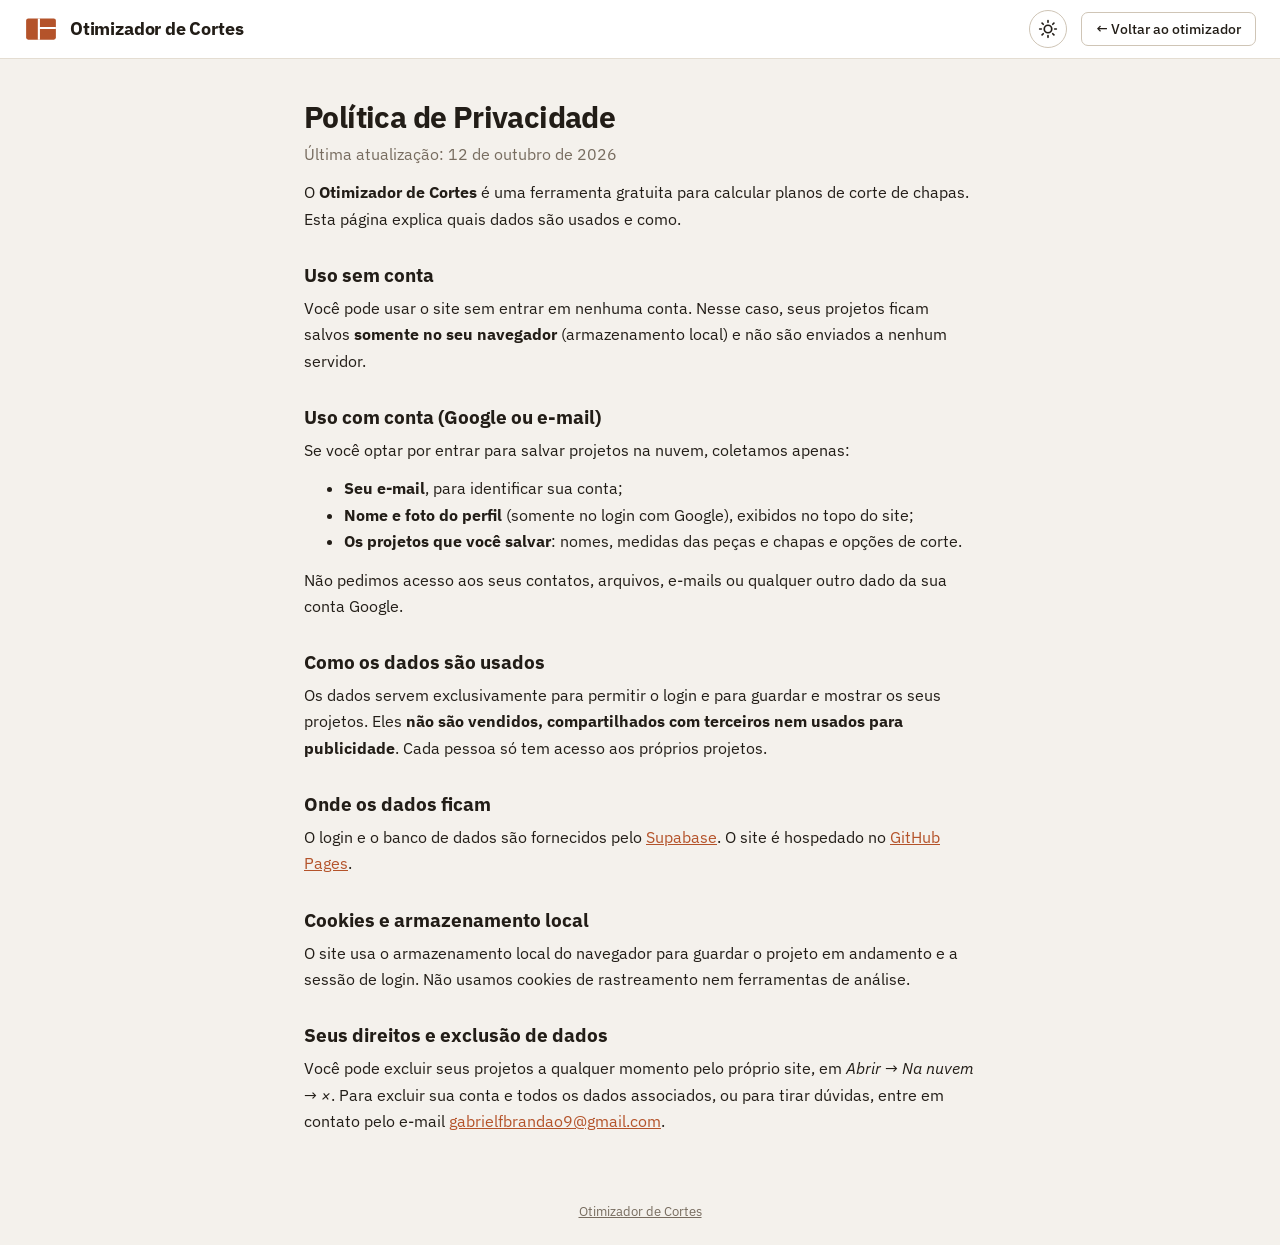
==== commit b147b3fb: "Topo do site numa linha só, como no orcamento-marcenaria Logo, nome do projeto, ações com ícones e, " ====
--- a/privacidade.html
+++ b/privacidade.html
@@ -31,7 +31,7 @@
       <svg class="sun" viewBox="0 0 24 24" aria-hidden="true"><circle cx="12" cy="12" r="4.5"/><path d="M12 2v2M12 20v2M4.9 4.9l1.4 1.4M17.7 17.7l1.4 1.4M2 12h2M20 12h2M4.9 19.1l1.4-1.4M17.7 6.3l1.4-1.4"/></svg>
       <svg class="moon" viewBox="0 0 24 24" aria-hidden="true"><path d="M20.5 14.5A8.5 8.5 0 0 1 9.5 3.5a8.5 8.5 0 1 0 11 11z"/></svg>
     </button>
-    <a class="btn" href="./">← Voltar ao otimizador</a>
+    <a class="btn back-link" href="./">← Voltar ao otimizador</a>
   </header>
 
   <main class="doc">
--- a/css/style.css
+++ b/css/style.css
@@ -9,7 +9,6 @@
   --accent: #b4532a;
   --accent-ink: #ffffff;
   --accent-soft: #f6e5dc;
-  --edge: #c2410c;
   --danger: #b42318;
   --danger-soft: #fdecea;
   --ok: #2f7d4f;
@@ -33,7 +32,6 @@
     --accent: #e0794a;
     --accent-ink: #1b120c;
     --accent-soft: #3a2519;
-    --edge: #f08a4b;
     --danger: #f2877c;
     --danger-soft: #3a1d1a;
     --ok: #6cc28f;
@@ -53,7 +51,6 @@
   --accent: #e0794a;
   --accent-ink: #1b120c;
   --accent-soft: #3a2519;
-  --edge: #f08a4b;
   --danger: #f2877c;
   --danger-soft: #3a1d1a;
   --ok: #6cc28f;
@@ -84,10 +81,8 @@
 .topbar {
   display: flex;
   align-items: center;
-  justify-content: space-between;
-  gap: 16px;
-  flex-wrap: wrap;
-  padding: 12px 24px;
+  gap: 14px;
+  padding: 10px 24px;
   background: var(--surface);
   border-bottom: 1px solid var(--line);
   position: sticky;
@@ -95,28 +90,61 @@
   z-index: 10;
 }
 
-.brand { display: flex; align-items: center; gap: 12px; }
+.brand { display: flex; align-items: center; gap: 12px; flex: none; }
 .brand svg { width: 34px; height: 34px; flex: none; }
 .brand svg rect { fill: var(--accent); }
 .brand svg path { stroke: var(--surface); stroke-width: 2; fill: none; }
-.brand h1 { font-size: 18px; font-weight: 700; letter-spacing: -0.01em; }
-.brand p { margin: 0; font-size: 12.5px; color: var(--muted); }
-
-.project { display: flex; align-items: center; gap: 8px; flex-wrap: wrap; }
-.project-title { position: relative; display: flex; flex-direction: column; }
-.project-name {
-  width: 220px;
+.brand h1 { font-size: 18px; font-weight: 700; letter-spacing: -0.01em; white-space: nowrap; }
+.brand p { margin: 0; font-size: 12.5px; color: var(--muted); white-space: nowrap; }
+
+/* Projeto: nome + ações, na mesma linha */
+.project { display: flex; align-items: center; gap: 4px; flex: 1 1 auto; min-width: 0; }
+.project .project-name { flex: 0 1 240px; min-width: 120px; width: 240px; font-weight: 500; margin-right: 6px; }
+.tb-btn {
+  display: inline-flex;
+  align-items: center;
+  gap: 6px;
+  height: 36px;
+  padding: 0 11px;
+  border: 0;
+  border-radius: 8px;
+  background: none;
+  color: var(--muted);
   font-weight: 500;
-}
-.save-status {
-  position: absolute;
-  top: 100%;
-  left: 2px;
-  margin-top: 1px;
-  font-size: 11px;
+  font-size: 14px;
+  white-space: nowrap;
+  cursor: pointer;
+  list-style: none;
+}
+.tb-btn:hover, .dropdown[open] > summary.tb-btn { background: var(--surface-2); color: var(--ink); }
+.tb-btn svg { width: 18px; height: 18px; flex: none; fill: none; stroke: currentColor; stroke-width: 1.8; stroke-linecap: round; stroke-linejoin: round; }
+.tb-btn .caret { width: 14px; height: 14px; margin-left: -2px; }
+.tb-btn .ico-more { display: none; fill: currentColor; stroke: none; }
+
+.top-right { display: flex; align-items: center; gap: 10px; margin-left: auto; flex: none; }
+
+/* Status do salvamento (como no orcamento-marcenaria) */
+.sync {
+  display: inline-flex;
+  align-items: center;
+  gap: 6px;
+  padding: 4px 10px;
+  border: 0;
+  border-radius: 99px;
+  background: var(--surface-2);
   color: var(--muted);
+  font: 500 12.5px var(--sans);
   white-space: nowrap;
-}
+  cursor: pointer;
+}
+.sync::before { content: ''; width: 7px; height: 7px; border-radius: 50%; background: currentColor; flex: none; }
+.sync[data-state='saved'] { color: var(--ok); }
+.sync[data-state='saving'] { color: var(--muted); }
+.sync[data-state='error'] { color: var(--danger); background: var(--danger-soft); }
+.sync[data-state='offline'] { color: var(--danger); background: var(--danger-soft); }
+
+.mobile-only { display: none; }
+.mobile-only[hidden] { display: none !important; }
 
 /* Botão de tema claro/escuro */
 .theme-btn {
@@ -130,7 +158,6 @@
   background: var(--surface);
   color: var(--ink);
   cursor: pointer;
-  margin-left: auto;
   transition: background 0.15s, border-color 0.15s;
 }
 .theme-btn:hover { background: var(--accent-soft); border-color: var(--accent); color: var(--accent); }
@@ -300,7 +327,6 @@
 .grid .c-grain { width: 92px; min-width: 86px; }
 .grid .c-stock { width: 120px; min-width: 110px; }
 .pieces.one-stock .c-stock { display: none; }
-.grid .c-edge { width: 50px; }
 .grid .c-del { width: 32px; }
 .grid th.c-num, .grid th.c-qty { text-align: right; padding-right: 9px; }
 .grid td:nth-child(2) input, .stocks td:first-child input { min-width: 96px; }
@@ -315,52 +341,6 @@
   font: 500 11px var(--mono);
   color: #1d1712;
 }
-
-/* Seletor visual de fita de borda */
-.edgebox {
-  position: relative;
-  width: 44px;
-  height: 28px;
-  margin: 0 auto;
-  border-radius: 3px;
-  background: var(--surface-2);
-}
-.edgebox::after {
-  content: '';
-  position: absolute;
-  inset: 6px;
-  border: 1px solid var(--line-strong);
-  border-radius: 2px;
-  pointer-events: none;
-}
-.edge {
-  position: absolute;
-  padding: 0;
-  border: 0;
-  background: transparent;
-  cursor: pointer;
-}
-.edge::before {
-  content: '';
-  position: absolute;
-  background: var(--line);
-  border-radius: 2px;
-  transition: background 0.12s;
-}
-.edge:hover::before { background: var(--muted); }
-.edge.on::before { background: var(--edge); }
-.e-c1, .e-c2 { left: 6px; right: 6px; height: 7px; }
-.e-c1 { top: 0; }
-.e-c2 { bottom: 0; }
-.e-c1::before, .e-c2::before { left: 0; right: 0; height: 3px; }
-.e-c1::before { top: 2px; }
-.e-c2::before { bottom: 2px; }
-.e-l1, .e-l2 { top: 6px; bottom: 6px; width: 7px; }
-.e-l1 { left: 0; }
-.e-l2 { right: 0; }
-.e-l1::before, .e-l2::before { top: 0; bottom: 0; width: 3px; }
-.e-l1::before { left: 2px; }
-.e-l2::before { right: 2px; }
 
 /* ---------- Opções ---------- */
 
@@ -637,6 +617,7 @@
 .footer { padding: 16px 24px 24px; text-align: center; font-size: 12.5px; color: var(--muted); }
 .footer a { color: inherit; }
 a.brand { color: inherit; text-decoration: none; }
+a.brand + .theme-btn { margin-left: auto; }
 
 /* Páginas de texto (política de privacidade) */
 .doc { flex: 1; width: 100%; max-width: 720px; margin: 0 auto; padding: 40px 24px; font-size: 16px; line-height: 1.65; }
@@ -647,17 +628,29 @@
 
 /* ---------- Responsivo ---------- */
 
+@media (max-width: 1320px) {
+  .brand p, .user-email { display: none; }
+}
+
+@media (max-width: 1140px) {
+  .tb-btn > span { display: none; }
+  .tb-btn { padding: 0 9px; }
+  .tb-btn .caret { display: none; }
+}
+
+@media (max-width: 1000px) {
+  .brand-text { display: none; }
+  .sync { width: 30px; height: 30px; padding: 0; justify-content: center; }
+  .sync .sync-text { display: none; }
+  .sync::before { width: 9px; height: 9px; }
+}
+
 @media (max-width: 1080px) {
   .layout { grid-template-columns: minmax(0, 1fr); }
   .inputs { position: static; max-height: none; overflow: visible; }
 }
 
 @media (max-width: 640px) {
-  .topbar { padding: 10px 16px; position: static; }
-  .project { width: 100%; }
-  .project-title { flex: 1 1 100%; margin-bottom: 12px; }
-  .project-name { width: 100%; }
-  .account { flex: 1 1 100%; border-left: 0; padding-left: 0; margin-left: 0; justify-content: space-between; }
   .layout { padding: 16px; gap: 16px; }
   .card { padding: 12px; }
   .options { grid-template-columns: minmax(0, 1fr); }
@@ -667,7 +660,7 @@
 
 /* ---------- App no celular ---------- */
 
-.tabbar, .lbl-short { display: none; }
+.tabbar { display: none; }
 .net-badge {
   font-size: 12px;
   font-weight: 600;
@@ -678,23 +671,28 @@
   white-space: nowrap;
 }
 .net-badge[hidden], .install-btn[hidden] { display: none; }
-.install-btn { margin-left: auto; }
 
 @media (max-width: 760px) {
   body { padding-bottom: calc(66px + env(safe-area-inset-bottom)); }
-  .topbar { padding: 10px 16px 12px; gap: 10px; position: static; }
-  .brand p { display: none; }
-  .brand h1 { font-size: 17px; }
+  /* Topo numa linha só: logo · nome do projeto · status · tema · menu ⋮ */
+  .topbar { padding: 8px 12px; gap: 8px; }
+  .brand-text { display: none; }
   .brand svg { width: 30px; height: 30px; }
-  .project { display: grid; grid-template-columns: repeat(5, minmax(0, 1fr)); gap: 6px; width: 100%; }
-  .project-title { grid-column: 1 / -1; margin-bottom: 12px; }
-  .project .btn, .dropdown summary.btn { width: 100%; padding: 0 4px; height: 38px; font-size: 13px; }
-  .lbl-long { display: none; }
-  .lbl-short { display: inline; }
-  .account { grid-column: 1 / -1; }
-  .brand { order: 0; }
-  .theme-btn { order: 1; }
-  .project { order: 2; }
+  .project { display: contents; }
+  .project .project-name { order: 1; flex: 1 1 auto; width: auto; min-width: 0; margin: 0; height: 38px; font-size: 15px; }
+  .project > .tb-btn { display: none; }
+  .top-right { order: 2; gap: 6px; }
+  .dropdown { order: 3; }
+  .dropdown > summary.tb-btn { width: 36px; padding: 0; justify-content: center; }
+  .dropdown > summary .ico-file, .dropdown > summary .caret { display: none; }
+  .dropdown > summary .ico-more { display: block; width: 20px; height: 20px; }
+  .sync { width: 30px; height: 30px; padding: 0; justify-content: center; }
+  .sync .sync-text { display: none; }
+  .sync::before { width: 9px; height: 9px; }
+  .theme-btn { width: 34px; height: 34px; }
+  .net-badge, .account, .install-btn { display: none !important; }
+  .mobile-only { display: block; }
+  .dropdown .menu { min-width: 250px; }
 
   /* Só a seção da aba escolhida aparece */
   .layout [data-tab] { display: none !important; }
@@ -779,7 +777,7 @@
     grid-template-areas:
       'on n name name name name del'
       'len len len wid wid qty qty'
-      'grain grain grain stock stock edge edge';
+      'grain grain grain stock stock stock stock';
     gap: 8px 6px;
     align-items: end;
     padding: 12px 10px;
@@ -800,13 +798,8 @@
   .grid td.c-qty { grid-area: qty; }
   .grid td.c-grain { grid-area: grain; }
   .grid td.c-stock { grid-area: stock; }
-  .grid td.c-edge { grid-area: edge; align-items: flex-start; }
-  .pieces.one-stock tbody tr { grid-template-areas: 'on n name name name name del' 'len len len wid wid qty qty' 'grain grain grain grain edge edge edge'; }
+  .pieces.one-stock tbody tr { grid-template-areas: 'on n name name name name del' 'len len len wid wid qty qty' 'grain grain grain grain . . .'; }
   .grid td input[type='text'] { font-weight: 500; }
-  .edgebox { width: 54px; height: 42px; margin: 0; }
-  .edgebox::after { inset: 9px; }
-  .e-c1, .e-c2 { left: 9px; right: 9px; height: 10px; }
-  .e-l1, .e-l2 { top: 9px; bottom: 9px; width: 10px; }
   .grid .icon { width: 34px; height: 34px; }
   .grid tr.off { background: transparent; border-style: dashed; }
 
